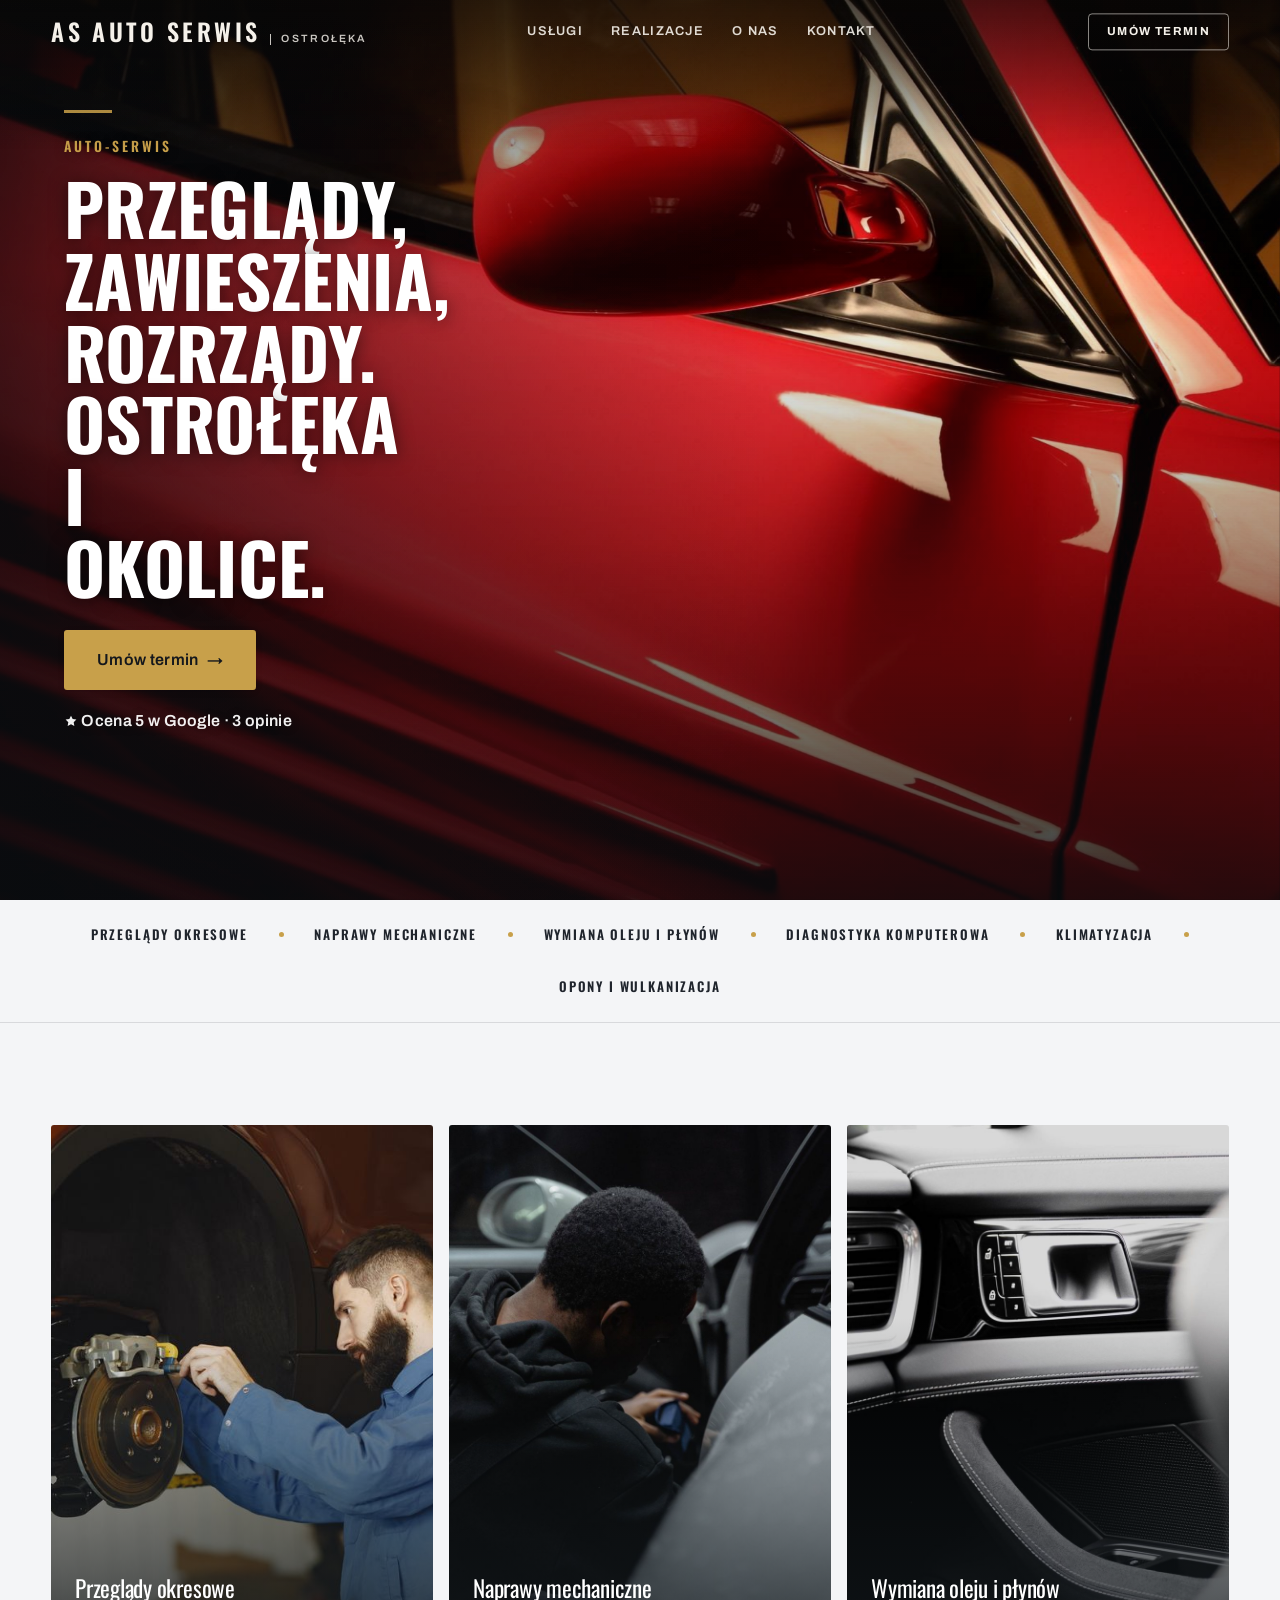
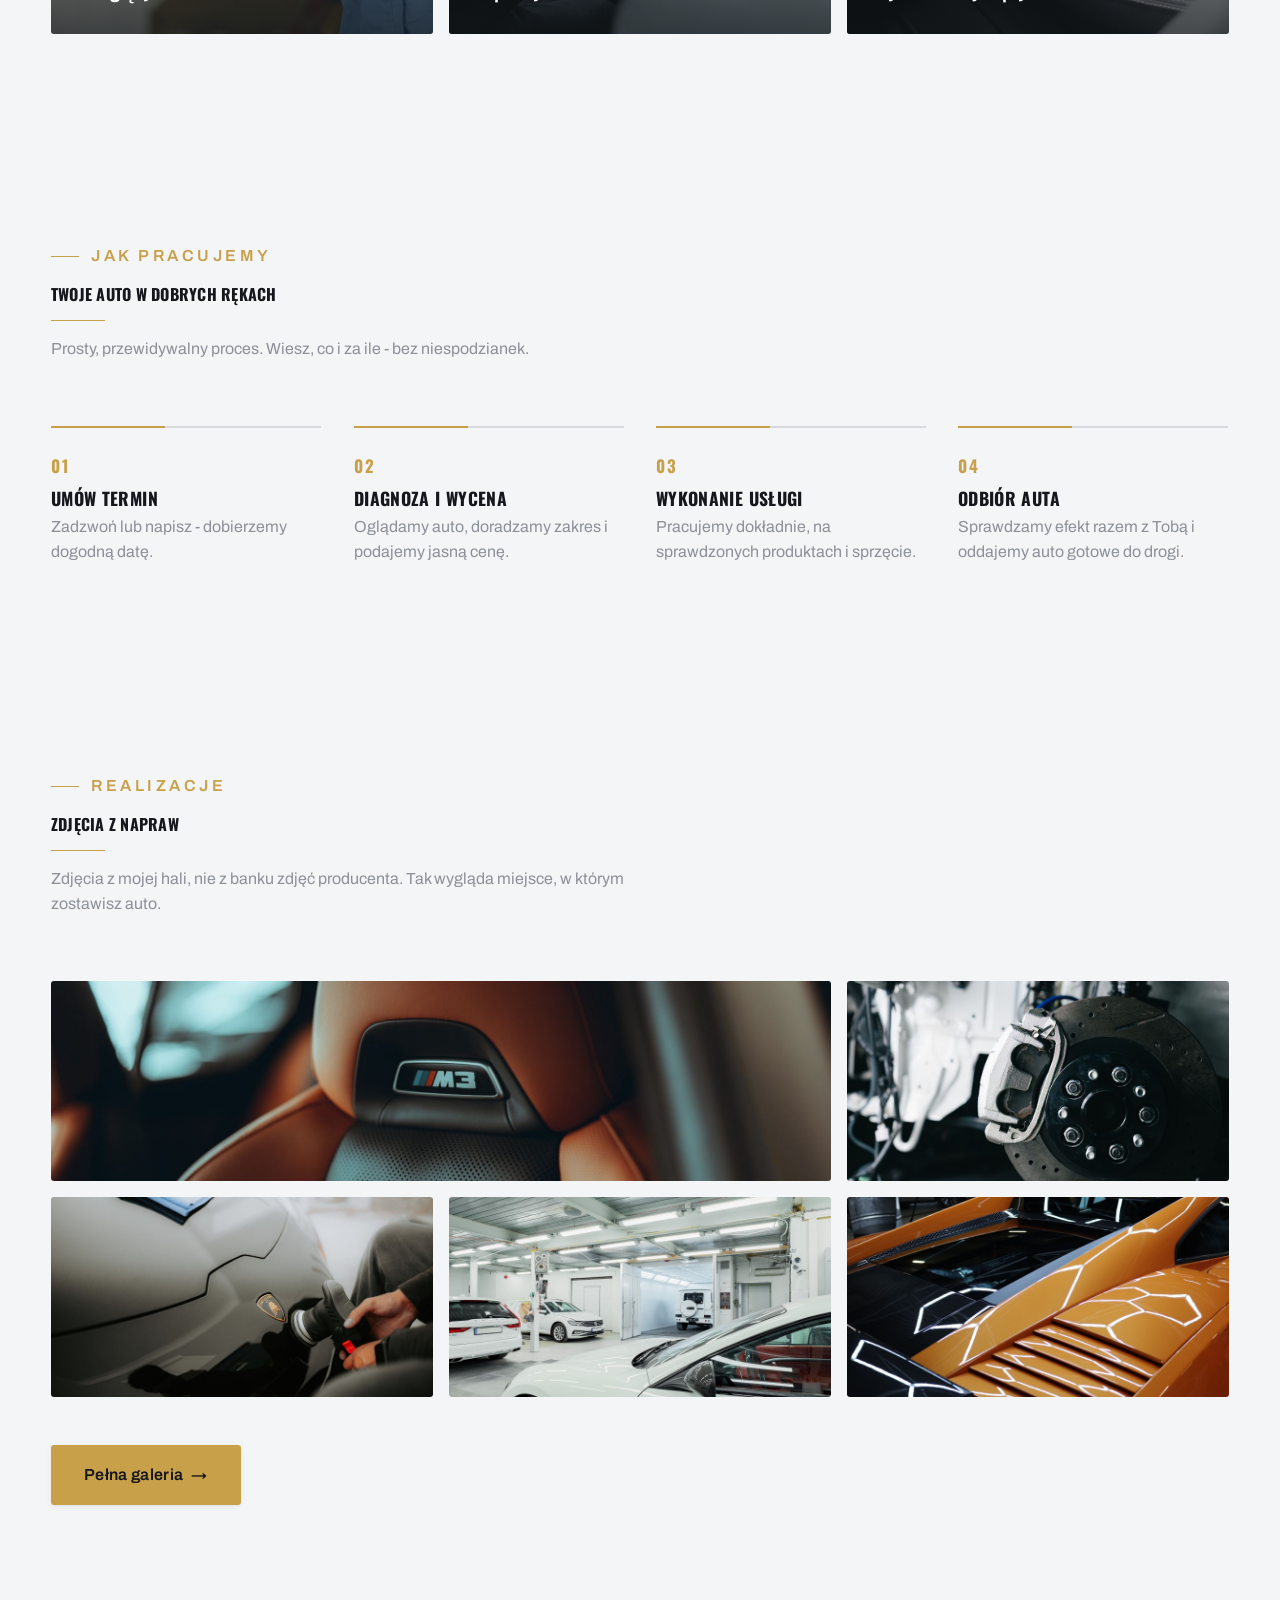
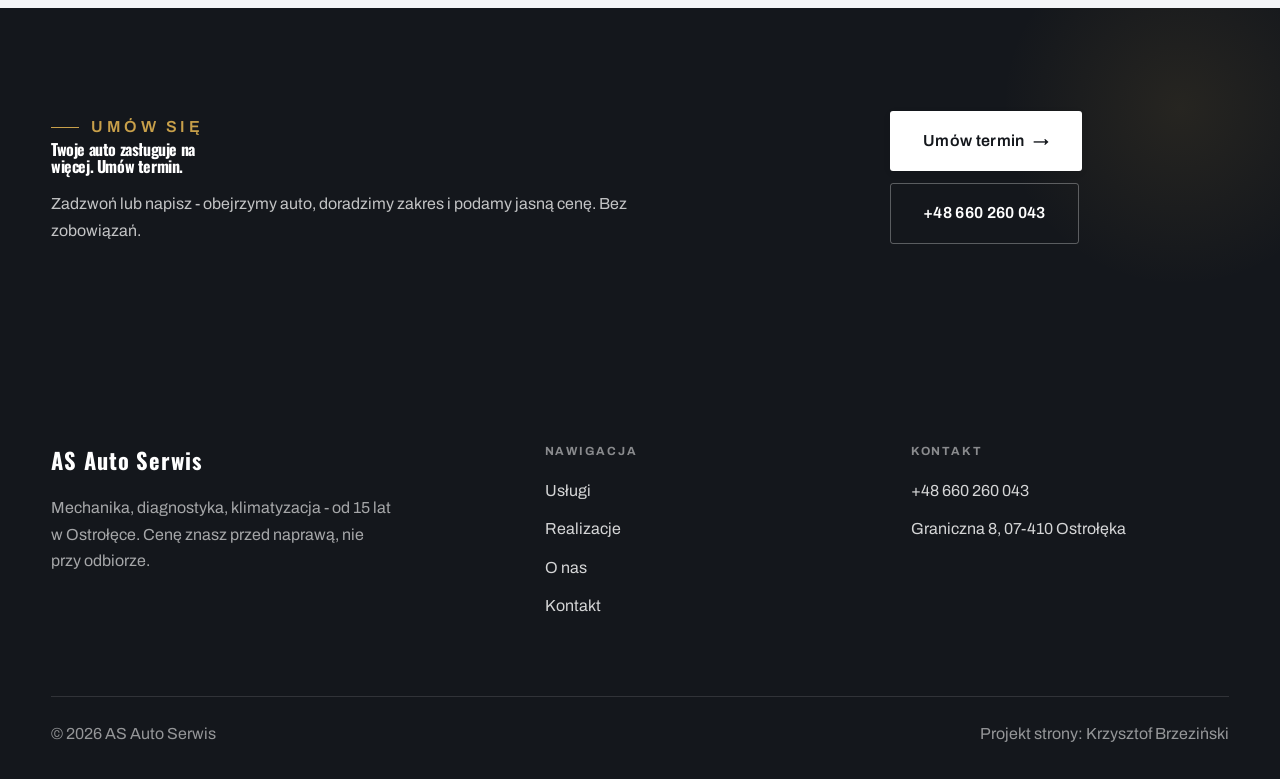
==== index.html @ 09109cb1 "Demo: AS Auto Serwis (Ostrołęka) - auto-serwis premium" ====
<!DOCTYPE html>
<html lang="pl">
<head>
<meta charset="UTF-8">
<meta name="viewport" content="width=device-width, initial-scale=1.0">
<title>Warsztat samochodowy Ostrołęka | AS Auto Serwis</title>
<meta name="description" content="Mechanik Ostrołęka - od przeglądu po rozrząd. Cena przed naprawą, gwarancja na robociznę, faktura VAT albo paragon. Zadzwoń: 660 260 043.">
<link rel="preconnect" href="https://fonts.googleapis.com">
<link rel="preconnect" href="https://fonts.gstatic.com" crossorigin>
<link href="https://fonts.googleapis.com/css2?family=Oswald:wght@500;600;700&family=Archivo:wght@400;500;600&display=swap" rel="stylesheet">
<link rel="stylesheet" href="assets/styles.css">
</head>
<body>

<header class="nav">
  <div class="wrap nav-inner">
    <a class="brand" href="index.html"><span class="name">AS Auto Serwis</span><span class="sub">Ostrołęka</span></a>
    <nav class="nav-links">
      <a href="oferta.html">Usługi</a>
      <a href="realizacje.html">Realizacje</a>
      <a href="o-nas.html">O nas</a>
      <a href="kontakt.html">Kontakt</a>
      <a href="kontakt.html" class="btn btn-accent">Umów termin</a>
    </nav>
    <button class="nav-toggle" aria-label="Menu"><span></span><span></span><span></span></button>
  </div>
</header>

<section class="hero-auto">
  <img class="ha-bg" src="img/hero.jpg" alt="AS Auto Serwis">
  <div class="ha-veil"></div>
  <div class="ha-inner">
    <span class="ha-tick" aria-hidden="true"></span>
    <span class="ha-kicker">Auto-serwis</span>
    <h1 class="ha-claim">Przeglądy, zawieszenia, rozrządy. Ostrołęka i okolice.</h1>
    <a href="kontakt.html" class="btn btn-accent ha-cta">Umów termin <span class="arr">→</span></a>
      <p class="ha-rating"><svg class="ico-star" width="14" height="14" viewBox="0 0 24 24" style="vertical-align:-2px" aria-hidden="true"><path d="M12 2.8l2.85 5.8 6.4.93-4.63 4.5 1.1 6.37L12 17.4l-5.72 3 1.1-6.37-4.63-4.5 6.4-.93L12 2.8Z" fill="currentColor"/></svg> Ocena 5 w Google · 3 opinie</p>
  </div>
</section>
<section class="spec-ribbon">
  <div class="wrap">
    <ul class="sr-row reveal"><li>Przeglądy okresowe</li><li>Naprawy mechaniczne</li><li>Wymiana oleju i płynów</li><li>Diagnostyka komputerowa</li><li>Klimatyzacja</li><li>Opony i wulkanizacja</li></ul>
  </div>
</section>
<section class="gateways-band">
  <div class="wrap">
    <div class="gateways">
      <a href="oferta.html" class="gateway reveal"><img src="img/g1.jpg" alt="Przeglądy okresowe" loading="lazy"><span class="g-ttl">Przeglądy okresowe</span></a>
      <a href="oferta.html" class="gateway reveal"><img src="img/g2.jpg" alt="Naprawy mechaniczne" loading="lazy"><span class="g-ttl">Naprawy mechaniczne</span></a>
      <a href="oferta.html" class="gateway reveal"><img src="img/g3.jpg" alt="Wymiana oleju i płynów" loading="lazy"><span class="g-ttl">Wymiana oleju i płynów</span></a>
    </div>
  </div>
</section>
<section class="auto-proc">
  <div class="wrap">
    <div class="head reveal">
      <span class="eyebrow">Jak pracujemy</span>
      <h2>Twoje auto w dobrych rękach</h2>
      <p>Prosty, przewidywalny proces. Wiesz, co i za ile - bez niespodzianek.</p>
    </div>
    <ol class="auto-proc-row">
      <li class="reveal"><span class="ap-no">01</span><h3>Umów termin</h3><p>Zadzwoń lub napisz - dobierzemy dogodną datę.</p></li>
      <li class="reveal"><span class="ap-no">02</span><h3>Diagnoza i wycena</h3><p>Oglądamy auto, doradzamy zakres i podajemy jasną cenę.</p></li>
      <li class="reveal"><span class="ap-no">03</span><h3>Wykonanie usługi</h3><p>Pracujemy dokładnie, na sprawdzonych produktach i sprzęcie.</p></li>
      <li class="reveal"><span class="ap-no">04</span><h3>Odbiór auta</h3><p>Sprawdzamy efekt razem z Tobą i oddajemy auto gotowe do drogi.</p></li>
    </ol>
  </div>
</section>
<section>
  <div class="wrap">
    <div class="head reveal">
      <span class="eyebrow">Realizacje</span>
      <h2>Zdjęcia z napraw</h2>
      <p>Zdjęcia z mojej hali, nie z banku zdjęć producenta. Tak wygląda miejsce, w którym zostawisz auto.</p>
    </div>
    <div class="gallery">
      <div class="tile t-two3 reveal"><img src="img/g4.jpg" alt="Serwis klimatyzacji" loading="lazy"><div class="cap">Serwis klimatyzacji</div></div>
      <div class="tile t-third reveal"><img src="img/g5.jpg" alt="Wymiana opon" loading="lazy"><div class="cap">Wymiana opon</div></div>
      <div class="tile t-third reveal"><img src="img/g6.jpg" alt="Auto gotowe do odbioru" loading="lazy"><div class="cap">Auto gotowe do odbioru</div></div>
      <div class="tile t-third reveal"><img src="img/g7.jpg" alt="AS Auto Serwis" loading="lazy"></div>
      <div class="tile t-third reveal"><img src="img/g8.jpg" alt="AS Auto Serwis" loading="lazy"></div>
    </div>
    <div style="margin-top:var(--space-7)" class="reveal"><a href="realizacje.html" class="btn btn-accent">Pełna galeria <span class="arr">→</span></a></div>
  </div>
</section>
<section class="cta">
  <div class="wrap">
    <div class="reveal">
      <span class="eyebrow">Umów się</span>
      <h2>Twoje auto zasługuje na więcej. Umów termin.</h2>
      <p>Zadzwoń lub napisz - obejrzymy auto, doradzimy zakres i podamy jasną cenę. Bez zobowiązań.</p>
    </div>
    <div class="cta-actions reveal">
      <a href="kontakt.html" class="btn btn-light">Umów termin <span class="arr">→</span></a>
      <a href="tel:+48660260043" class="btn btn-ghost" style="color:#fff;border-color:rgba(255,255,255,.3)">+48 660 260 043</a>
    </div>
  </div>
</section>

<footer>
  <div class="wrap">
    <div class="foot-grid">
      <div class="foot-brand">
        <div class="name">AS Auto Serwis</div>
        <p>Mechanika, diagnostyka, klimatyzacja - od 15 lat w Ostrołęce. Cenę znasz przed naprawą, nie przy odbiorze.</p>
      </div>
      <div class="foot-col">
        <h4>Nawigacja</h4>
        <a href="oferta.html">Usługi</a>
        <a href="realizacje.html">Realizacje</a>
        <a href="o-nas.html">O nas</a>
        <a href="kontakt.html">Kontakt</a>
      </div>
      <div class="foot-col">
        <h4>Kontakt</h4>
        <a href="tel:+48660260043">+48 660 260 043</a>
        <p>Graniczna 8, 07-410 Ostrołęka</p>
      </div>
    </div>
    <div class="foot-bot">
      <span>© 2026 AS Auto Serwis</span>
      <span>Projekt strony: Krzysztof Brzeziński</span>
    </div>
  </div>
</footer>
<div class="sticky-reserve"><a class="sr-book" href="kontakt.html">Umów termin</a><a class="sr-call" href="tel:+48660260043" aria-label="Zadzwoń"><svg class="ico-tel" width="16" height="16" viewBox="0 0 24 24" fill="none" aria-hidden="true"><path d="M6.6 10.8a15.5 15.5 0 0 0 6.6 6.6l2.2-2.2a1 1 0 0 1 1-.24 11.4 11.4 0 0 0 3.6.58 1 1 0 0 1 1 1V20a1 1 0 0 1-1 1A17 17 0 0 1 3 4a1 1 0 0 1 1-1h3.5a1 1 0 0 1 1 1c0 1.25.2 2.46.58 3.6a1 1 0 0 1-.25 1l-2.23 2.2Z" fill="currentColor"/></svg></a></div>

<script src="assets/main.js"></script>
</body>
</html>
---- assets/styles.css ----
/* ============================================================
   STOLBASZ — premium, architektoniczny B2B fit-out
   Jasna paleta, zero brązu. System wg premium-web-craft.
   Projekt strony: Krzysztof Brzeziński
   ============================================================ */

:root{
  /* PALETA — jasna, architektoniczna, chłodna */
  --paper:#f4f5f7;          /* główne tło */
  --paper-2:#e7e9ee;        /* sekcje alternatywne (chłodny jasny szary) */
  --paper-3:#e7e9ee;        /* delikatne wypełnienia */
  --ink:#14171c;            /* tekst główny — chłodny grafit */
  --ink-soft:#1f242c;       /* nagłówki drugorzędne */
  --muted:#8b9099;          /* tekst poboczny */
  --line:rgba(20,23,28,.12);/* hairline */
  --accent:#c8a04a;         /* stonowany petrol-slate — jedyny akcent */
  --accent-d:#9a7a31;
  --accent-soft:rgba(200,160,74,.10);
  --dark:#14171c;           /* sekcje ciemne (stopka/CTA) */

  /* ODSTĘPY — skala 4/8 */
  --space-1:4px; --space-2:8px; --space-3:12px; --space-4:16px; --space-5:24px;
  --space-6:32px; --space-7:48px; --space-8:64px; --space-9:96px; --space-10:128px;

  /* TYPOGRAFIA — fluid clamp() */
  --text-sm:clamp(.82rem,.8rem+.1vw,.9rem);
  --text-base:clamp(1rem,.97rem+.15vw,1.1rem);
  --text-lg:clamp(1.12rem,1.05rem+.3vw,1.3rem);
  --text-h3:clamp(1.2rem,1.1rem+.5vw,1.5rem);
  --text-h2:clamp(1.9rem,1.5rem+1.9vw,2.8rem);
  --text-h1:clamp(2.6rem,1.9rem+3.6vw,4.6rem);

  /* PROMIENIE — architektoniczne, raczej ostre */
  --r-sm:3px; --r-md:6px; --r-lg:10px;

  /* RUCH */
  --ease:cubic-bezier(.25,.46,.45,.94); --dur:.24s;

  /* CIENIE — miękkie, warstwowe */
  --sh-sm:0 1px 2px rgba(16,24,32,.04), 0 2px 8px rgba(16,24,32,.05);
  --sh-md:0 2px 6px rgba(16,24,32,.05), 0 12px 28px -8px rgba(16,24,32,.12);
  --sh-lg:0 6px 14px rgba(16,24,32,.07), 0 26px 56px -18px rgba(16,24,32,.22);

  --hairline:1px solid var(--line);

  --font-display:'Oswald','Archivo',sans-serif;
  --font-body:'Archivo',sans-serif;
}

*{box-sizing:border-box;margin:0;padding:0}
html{scroll-behavior:smooth}
body{
  font-family:var(--font-body);
  font-size:var(--text-base);
  line-height:1.65;
  color:var(--ink);
  background:var(--paper);
  -webkit-font-smoothing:antialiased;
  text-rendering:optimizeLegibility;
}
img{max-width:100%;display:block}
a{color:inherit;text-decoration:none}

.wrap{width:min(92%,1180px);margin-inline:auto}
section{padding-block:clamp(52px,6.5vw,96px)}

h1,h2,h3{font-family:var(--font-display);font-weight:700;line-height:1.08;letter-spacing:-.02em;color:var(--ink)}
h1{font-size:var(--text-h1);letter-spacing:-.035em}
h2{font-size:var(--text-h2);letter-spacing:-.025em}
h3{font-size:var(--text-h3)}
p{max-width:65ch}

.eyebrow{
  font-family:var(--font-body);
  font-size:var(--text-sm);
  font-weight:600;
  letter-spacing:.18em;
  text-transform:uppercase;
  color:var(--accent);
  display:inline-flex;align-items:center;gap:var(--space-3);
}
.eyebrow::before{content:"";width:28px;height:1px;background:var(--accent);display:inline-block}

.muted{color:var(--muted)}
.lead{font-size:var(--text-lg);line-height:1.55;color:var(--ink-soft);max-width:50ch}

/* ---------- BUTTONS ---------- */
.btn{
  display:inline-flex;align-items:center;gap:var(--space-2);
  font-weight:600;font-size:var(--text-sm);letter-spacing:.02em;
  padding:var(--space-4) var(--space-6);
  border-radius:var(--r-sm);
  transition:transform var(--dur) var(--ease),box-shadow var(--dur) var(--ease),background var(--dur) var(--ease);
  cursor:pointer;border:1px solid transparent;
}
.btn-accent{background:var(--accent);color:#fff;box-shadow:var(--sh-sm)}
.btn-accent:hover{background:var(--accent-d);transform:translateY(-2px);box-shadow:var(--sh-md)}
.btn-accent:active{transform:translateY(0);box-shadow:var(--sh-sm)}
.btn-ghost{background:transparent;color:var(--ink);border-color:var(--line)}
.btn-ghost:hover{border-color:var(--accent);color:var(--accent);transform:translateY(-2px)}
.btn-light{background:#fff;color:var(--ink);box-shadow:var(--sh-sm)}
.btn-light:hover{transform:translateY(-2px);box-shadow:var(--sh-md)}
.btn .arr{transition:transform var(--dur) var(--ease)}
.btn:hover .arr{transform:translateX(4px)}

/* ---------- NAV ---------- */
.nav{
  position:sticky;top:0;z-index:50;
  background:color-mix(in srgb,var(--paper) 88%,transparent);
  backdrop-filter:saturate(140%) blur(10px);
  border-bottom:var(--hairline);
}
.nav-inner{display:flex;align-items:center;justify-content:space-between;height:72px}
.brand{display:flex;flex-direction:column;line-height:1}
.brand .name{font-family:var(--font-display);font-weight:800;font-size:1.35rem;letter-spacing:.04em}
.brand .sub{font-size:.62rem;letter-spacing:.34em;text-transform:uppercase;color:var(--muted);margin-top:5px}
.nav-links{display:flex;align-items:center;gap:var(--space-6)}
.nav-links a{font-size:var(--text-sm);font-weight:500;color:var(--ink-soft);position:relative;padding-block:4px;transition:color var(--dur) var(--ease)}
.nav-links a::after{content:"";position:absolute;left:0;bottom:0;width:0;height:1.5px;background:var(--accent);transition:width var(--dur) var(--ease)}
.nav-links a:hover,.nav-links a.active{color:var(--ink)}
.nav-links a:hover::after,.nav-links a.active::after{width:100%}
.nav-links .btn{padding:var(--space-2) var(--space-5)}
/* przyciski w nav: właściwy kolor (przebij .nav-links a) + bez podkreślenia */
.nav-links a.btn-accent{color:#fff}
.nav-links a.btn-ghost,.nav-links a.btn-light{color:var(--ink)}
.nav-links a.btn::after{display:none}
.nav-toggle{display:none;background:none;border:none;cursor:pointer;flex-direction:column;gap:5px;padding:8px}
.nav-toggle span{width:24px;height:2px;background:var(--ink);transition:var(--dur)}

/* ---------- HERO (split) ---------- */
.hero{position:relative;overflow:hidden;border-bottom:var(--hairline)}
.hero-grid{display:grid;grid-template-columns:1.05fr .95fr;gap:clamp(24px,4vw,60px);align-items:center;
  padding-block:clamp(36px,4.5vw,64px)}
.hero-copy .eyebrow{margin-bottom:var(--space-5)}
.hero-copy h1{margin-bottom:var(--space-5)}
.hero-copy .lead{margin-bottom:var(--space-7)}
.hero-actions{display:flex;flex-wrap:wrap;gap:var(--space-4)}
.hero-art{position:relative;aspect-ratio:4/3;border-radius:var(--r-lg);overflow:hidden;box-shadow:var(--sh-lg)}
.hero-art img{width:100%;height:100%;object-fit:cover}
.hero-art::after{content:"";position:absolute;inset:0;background:linear-gradient(180deg,transparent 55%,rgba(18,24,28,.28))}
.hero-badge{position:absolute;left:var(--space-5);bottom:var(--space-5);z-index:2;
  background:rgba(252,252,251,.94);backdrop-filter:blur(4px);
  border-radius:var(--r-md);padding:var(--space-4) var(--space-5);box-shadow:var(--sh-md);max-width:78%}
.hero-badge strong{display:block;font-family:var(--font-display);font-size:1rem;letter-spacing:-.01em}
.hero-badge span{font-size:var(--text-sm);color:var(--muted)}

/* ---------- HERO duży / kinowy (strona główna) ---------- */
.hero-cine{position:relative;min-height:clamp(560px,82vh,840px);min-height:clamp(560px,82svh,840px);display:flex;align-items:center;overflow:hidden;border-bottom:var(--hairline)}
.hero-cine>img{position:absolute;inset:0;width:100%;height:100%;object-fit:cover;z-index:0}
.hero-cine::after{content:"";position:absolute;inset:0;z-index:1;
  background:linear-gradient(95deg,rgba(13,18,23,.86) 0%,rgba(13,18,23,.64) 32%,rgba(13,18,23,.24) 62%,rgba(13,18,23,.04) 100%)}
.hero-cine .wrap{position:relative;z-index:2;padding-block:var(--space-8)}
.hero-cine .hero-copy{max-width:660px}
.hero-cine .eyebrow{color:#fff;margin-bottom:var(--space-5)}
.hero-cine .eyebrow::before{background:#fff}
.hero-cine h1{color:#fff;margin-bottom:var(--space-5);font-size:clamp(2.9rem,2rem+4.4vw,5.2rem)}
.hero-cine .lead{color:rgba(255,255,255,.92);max-width:48ch;margin-bottom:var(--space-7)}
.hero-cine .hero-actions{display:flex;flex-wrap:wrap;gap:var(--space-4)}
@media(max-width:680px){
  .hero-cine{min-height:clamp(520px,76vh,640px);min-height:clamp(520px,76svh,640px);align-items:flex-end}
  .hero-cine::after{background:linear-gradient(0deg,rgba(13,18,23,.9) 6%,rgba(13,18,23,.45) 55%,rgba(13,18,23,.25) 100%)}
  .hero-cine .wrap{padding-bottom:var(--space-9)}
}

/* full-bleed hero variant (podstrony) */
.pagehead{position:relative;min-height:46vh;min-height:46svh;display:flex;align-items:flex-end;overflow:hidden;border-bottom:var(--hairline)}
.pagehead img{position:absolute;inset:0;width:100%;height:100%;object-fit:cover}
.pagehead::after{content:"";position:absolute;inset:0;background:linear-gradient(180deg,rgba(18,24,28,.25),rgba(18,24,28,.62))}
.pagehead .wrap{position:relative;z-index:2;padding-block:var(--space-9);color:#fff}
.pagehead h1{color:#fff;max-width:18ch}
.pagehead .eyebrow{color:#fff}
.pagehead .eyebrow::before{background:#fff}
.pagehead p{color:rgba(255,255,255,.86);margin-top:var(--space-4);max-width:54ch}

/* ---------- STRIP (pasek skrótów / liczby) ---------- */
.strip{background:var(--dark);color:#fff}
.strip .wrap{display:grid;grid-template-columns:repeat(4,1fr);gap:var(--space-6);padding-block:var(--space-8)}
.strip .item .k{font-family:var(--font-display);font-size:clamp(1.6rem,1.2rem+1.4vw,2.4rem);font-weight:800;letter-spacing:-.02em;color:#fff}
.strip .item .v{font-size:var(--text-sm);color:rgba(255,255,255,.66);margin-top:var(--space-2);line-height:1.45}
.strip .item{border-left:2px solid var(--accent);padding-left:var(--space-5)}

/* ---------- SECTION HEAD ---------- */
.head{max-width:48rem;margin-bottom:var(--space-8)}
.head.center{margin-inline:auto;text-align:center}
.head .eyebrow{margin-bottom:var(--space-4)}
.head h2{margin-bottom:var(--space-4)}
.head p{color:var(--muted);font-size:var(--text-lg);line-height:1.55}
.head.center p{margin-inline:auto}

/* ---------- INTRO SPLIT ---------- */
.split{display:grid;grid-template-columns:.92fr 1.08fr;gap:clamp(28px,5vw,80px);align-items:center}
.split.rev{grid-template-columns:1.08fr .92fr}
.split.rev .split-art{order:-1}
.split-art{position:relative;aspect-ratio:5/4;border-radius:var(--r-lg);overflow:hidden;box-shadow:var(--sh-lg)}
.split-art img{width:100%;height:100%;object-fit:cover}
.split-copy h2{margin-bottom:var(--space-5)}
.split-copy p+p{margin-top:var(--space-4)}
.split-copy .btn{margin-top:var(--space-6)}

/* ---------- SERVICES (zakres) ---------- */
.svc-grid{display:grid;grid-template-columns:repeat(auto-fit,minmax(280px,1fr));gap:var(--space-5)}
.svc{background:#fff;border:var(--hairline);border-radius:var(--r-md);padding:var(--space-7) var(--space-6);
  transition:transform var(--dur) var(--ease),box-shadow var(--dur) var(--ease),border-color var(--dur) var(--ease);
  position:relative;overflow:hidden}
.svc::before{content:"";position:absolute;left:0;top:0;width:3px;height:0;background:var(--accent);transition:height var(--dur) var(--ease)}
.svc:hover{transform:translateY(-4px);box-shadow:var(--sh-md);border-color:transparent}
.svc:hover::before{height:100%}
.svc .ic{font-family:var(--font-display);font-size:.8rem;font-weight:700;letter-spacing:.12em;color:var(--accent);margin-bottom:var(--space-4)}
.svc h3{margin-bottom:var(--space-3);font-size:1.22rem}
.svc p{color:var(--muted);font-size:var(--text-base);line-height:1.6}

/* big detailed service rows */
.svc-row{display:grid;grid-template-columns:.8fr 1.2fr;gap:clamp(20px,4vw,60px);align-items:center;padding-block:var(--space-8)}
.svc-row+.svc-row{border-top:var(--hairline)}
.svc-row.rev{grid-template-columns:1.2fr .8fr}
.svc-row.rev .svc-row-art{order:-1}
.svc-row-art{aspect-ratio:4/3;border-radius:var(--r-md);overflow:hidden;box-shadow:var(--sh-md)}
.svc-row-art img{width:100%;height:100%;object-fit:cover}
.svc-row h3{font-size:1.5rem;margin-bottom:var(--space-4)}
.svc-row .num{font-family:var(--font-display);font-size:.85rem;font-weight:700;letter-spacing:.14em;color:var(--accent);display:block;margin-bottom:var(--space-3)}
.svc-row ul{list-style:none;margin-top:var(--space-4);display:flex;flex-direction:column;gap:var(--space-2)}
.svc-row li{position:relative;padding-left:var(--space-5);color:var(--muted);font-size:var(--text-base)}
.svc-row li::before{content:"";position:absolute;left:0;top:.62em;width:8px;height:1px;background:var(--accent)}

/* ---------- GALLERY (realizacje) ---------- */
.gallery{display:grid;grid-template-columns:repeat(12,1fr);gap:var(--space-4);grid-auto-rows:200px}
/* GALERIA MASONRY — pionowe zdjęcia (portrety beauty/wellness) bez przycinania: kolumny, height auto */
.gallery-masonry{column-count:3;column-gap:var(--space-4)}
@media(max-width:900px){.gallery-masonry{column-count:2}}
@media(max-width:560px){.gallery-masonry{column-count:1}}
.gallery-masonry .m-tile{break-inside:avoid;margin:0 0 var(--space-4);padding:0;position:relative;overflow:hidden;border-radius:var(--r-md);border:1px solid var(--line)}
.gallery-masonry .m-tile img{width:100%;height:auto;display:block}
.gallery-masonry .m-tile .cap{position:absolute;left:0;right:0;bottom:0;padding:var(--space-4);color:#fff;background:linear-gradient(0deg,rgba(0,0,0,.55),transparent);font-size:var(--text-sm)}
.gallery-masonry .m-tile .cap small{display:block;font-weight:400;opacity:.78;letter-spacing:.04em;text-transform:uppercase;font-size:.66rem;margin-top:3px}
.tile{position:relative;overflow:hidden;border-radius:var(--r-md);box-shadow:var(--sh-sm);
  transition:transform var(--dur) var(--ease),box-shadow var(--dur) var(--ease)}
.tile img{width:100%;height:100%;object-fit:cover;transition:transform .6s var(--ease)}
.tile:hover{box-shadow:var(--sh-md)}
.tile:hover img{transform:scale(1.05)}
.tile .cap{position:absolute;left:0;right:0;bottom:0;padding:var(--space-5) var(--space-4) var(--space-4);
  background:linear-gradient(transparent,rgba(18,24,28,.78));color:#fff;
  font-size:var(--text-sm);font-weight:600;letter-spacing:.01em;
  opacity:0;transform:translateY(8px);transition:var(--dur) var(--ease)}
.tile:hover .cap{opacity:1;transform:translateY(0)}
.tile .cap small{display:block;font-weight:400;opacity:.78;letter-spacing:.04em;text-transform:uppercase;font-size:.66rem;margin-top:3px}
/* bento spans */
.t-wide{grid-column:span 6}
.t-tall{grid-column:span 6;grid-row:span 2}
.t-std{grid-column:span 6}
.t-third{grid-column:span 4}
.t-two3{grid-column:span 8}

/* ---------- TRUST / WIARYGODNOŚĆ ---------- */
.trust{background:var(--paper-2)}
.trust-grid{display:grid;grid-template-columns:repeat(auto-fit,minmax(240px,1fr));gap:var(--space-5);margin-top:var(--space-7)}
.trust-card{background:#fff;border-radius:var(--r-md);padding:var(--space-7) var(--space-6);box-shadow:var(--sh-sm);border-top:3px solid var(--accent)}
.trust-card .big{font-family:var(--font-display);font-size:clamp(1.8rem,1.3rem+1.6vw,2.6rem);font-weight:800;letter-spacing:-.02em;color:var(--ink);line-height:1}
.trust-card h3{font-size:1.12rem;margin:var(--space-3) 0 var(--space-2)}
.trust-card p{color:var(--muted);font-size:var(--text-base);line-height:1.55}

/* ---------- CTA band ---------- */
.cta{background:var(--dark);color:#fff;position:relative;overflow:hidden}
.cta .wrap{display:grid;grid-template-columns:1.4fr .6fr;gap:var(--space-7);align-items:center;position:relative;z-index:2}
.cta h2{color:#fff;max-width:20ch}
.cta p{color:rgba(255,255,255,.74);margin-top:var(--space-4)}
.cta-actions{display:flex;flex-direction:column;gap:var(--space-3);align-items:flex-start}
.cta::before{content:"";position:absolute;right:-80px;top:-80px;width:360px;height:360px;border-radius:50%;
  background:radial-gradient(circle,var(--accent-soft),transparent 70%)}

/* ---------- CONTACT ---------- */
.contact-grid{display:grid;grid-template-columns:.85fr 1.15fr;gap:clamp(28px,4vw,56px);align-items:start}
.info-list{display:flex;flex-direction:column;gap:var(--space-2)}
.info-row{display:flex;gap:var(--space-4);align-items:flex-start;padding-block:var(--space-4);border-bottom:var(--hairline)}
.info-row .ic{flex:none;width:42px;height:42px;display:grid;place-items:center;border-radius:50%;
  background:var(--accent-soft);color:var(--accent);font-size:1.05rem}
.info-row .lbl{font-size:.72rem;letter-spacing:.14em;text-transform:uppercase;color:var(--muted)}
.info-row .val{font-weight:600;font-size:var(--text-base);margin-top:2px}
.info-row a.val:hover{color:var(--accent)}
.map{border:none;border-radius:var(--r-lg);box-shadow:var(--sh-md);width:100%;height:100%;min-height:380px;filter:grayscale(.2) contrast(1.02)}
.form{background:#fff;border:var(--hairline);border-radius:var(--r-lg);padding:clamp(24px,3vw,40px);box-shadow:var(--sh-sm)}
.form .fld{margin-bottom:var(--space-5)}
.form label{display:block;font-size:var(--text-sm);font-weight:600;margin-bottom:var(--space-2)}
.form input,.form textarea{width:100%;font-family:inherit;font-size:var(--text-base);color:var(--ink);
  padding:var(--space-4);border:var(--hairline);border-radius:var(--r-sm);background:var(--paper);transition:border-color var(--dur)}
.form input:focus,.form textarea:focus{outline:none;border-color:var(--accent);background:#fff}
.form textarea{resize:vertical;min-height:120px}
.form .note{font-size:var(--text-sm);color:var(--muted);margin-top:var(--space-3)}

/* ---------- FOOTER ---------- */
footer{background:var(--dark);color:#fff;padding-block:var(--space-9) var(--space-6)}
.foot-grid{display:grid;grid-template-columns:1.4fr 1fr 1fr;gap:var(--space-7);margin-bottom:var(--space-8)}
.foot-brand .name{font-family:var(--font-display);font-weight:800;font-size:1.4rem;letter-spacing:.04em}
.foot-brand p{color:rgba(255,255,255,.62);margin-top:var(--space-4);font-size:var(--text-base);max-width:38ch}
.foot-col h4{font-size:.74rem;letter-spacing:.16em;text-transform:uppercase;color:rgba(255,255,255,.5);margin-bottom:var(--space-4)}
.foot-col a,.foot-col p{display:block;color:rgba(255,255,255,.82);font-size:var(--text-base);margin-bottom:var(--space-3)}
.foot-col a:hover{color:#fff}
.foot-bot{border-top:1px solid rgba(255,255,255,.12);padding-top:var(--space-5);display:flex;justify-content:space-between;flex-wrap:wrap;gap:var(--space-3);
  font-size:var(--text-sm);color:rgba(255,255,255,.55)}
.foot-bot a:hover{color:#fff}

/* ---------- REVEAL ---------- */
.reveal{opacity:0;transform:translateY(22px);transition:opacity .6s var(--ease),transform .6s var(--ease)}
.reveal.in{opacity:1;transform:none}

/* ---------- RESPONSIVE ---------- */
@media(max-width:920px){
  .hero-grid,.split,.split.rev,.svc-row,.svc-row.rev,.cta .wrap,.contact-grid,.foot-grid{grid-template-columns:1fr}
  .split.rev .split-art,.svc-row.rev .svc-row-art{order:0}
  .hero-art{aspect-ratio:16/10;max-height:420px}
  .strip .wrap{grid-template-columns:repeat(2,1fr);gap:var(--space-7)}
  .gallery{grid-auto-rows:180px}
  .t-wide,.t-tall,.t-std,.t-third,.t-two3{grid-column:span 6}
  .t-tall{grid-row:span 1}
  .cta-actions{flex-direction:row;flex-wrap:wrap}
  .foot-grid{gap:var(--space-6)}
}
@media(max-width:680px){
  .nav-links{position:fixed;inset:72px 0 auto 0;background:var(--paper);flex-direction:column;align-items:stretch;
    gap:0;padding:var(--space-4) 6%;border-bottom:var(--hairline);box-shadow:var(--sh-md);
    transform:translateY(-120%);transition:transform var(--dur) var(--ease)}
  .nav-links.open{transform:translateY(0)}
  .nav-links a{padding-block:var(--space-4);border-bottom:var(--hairline)}
  .nav-links .btn{margin-top:var(--space-3);justify-content:center}
  .nav-toggle{display:flex}
  .strip .wrap{grid-template-columns:1fr}
  .gallery{grid-template-columns:repeat(6,1fr)}
  .foot-grid{grid-template-columns:1fr}
}
@media(prefers-reduced-motion:reduce){
  *{animation-duration:.01ms!important;transition:none!important}
  .reveal{opacity:1!important;transform:none!important}
  html{scroll-behavior:auto}
}

/* ============================================================
   PREMIUM LAYER — destylat deep-researchu branż (anty-AI, spokój).
   Zmienne STOLBASZ (--accent/--ink/--paper/--line/--dark). Ruch ledwo
   zauważalny, krzywa cubic-bezier(.16,.84,.44,1); prefers-reduced-motion
   pokryte blanketem wyżej. Karty hairline zamiast cieni = #1 sygnał „nie-AI".
   ============================================================ */

/* więcej oddechu między sekcjami (liderzy: 110-130px) */
section{padding-block:clamp(64px,8vw,128px)}

/* 1) Aksamitny reveal — dłuższa, miękka krzywa zamiast „skoku" */
.reveal{transition:opacity .9s cubic-bezier(.16,.84,.44,1),transform .9s cubic-bezier(.16,.84,.44,1);will-change:opacity,transform}
/* stagger TYLKO w galerii (tam pozycja = porządek dzieci) */
.gallery .reveal:nth-child(2){transition-delay:.07s}
.gallery .reveal:nth-child(3){transition-delay:.14s}
.gallery .reveal:nth-child(4){transition-delay:.21s}
.gallery .reveal:nth-child(5){transition-delay:.28s}
.gallery .reveal:nth-child(6){transition-delay:.35s}

/* 2) Hero STATYCZNY na .hero-cine — Ken Burns CAŁKIEM WYŁĄCZONY 26.06 (3. zgłoszenie Szymona).
   GENEZA: animowanie scale na <img> hero z teksturami (cegły/framugi) re-samplinguje obraz
   klatka po klatce → na części ekranów drobne drganie/shimmer = „heroshot się trzęsie".
   translateY usunięto wcześniej, scale-only + will-change/GPU NIE wystarczyły do GWARANCJI gładkości.
   Krzysztof zażądał pewności („make sure, że błąd się nie pojawi") > efekt. Zero animacji = 0% drgania.
   Delikatny zoom zostaje TYLKO w pełnoekranowych hero gastro/studio (hg-bg/hs-bg — tło, inny
   mechanizm, chwalone, nigdy nie zgłaszane). NIE wracać do KB na .hero-cine bez realnego testu
   na sprzęcie klienta — to ryzyko regresji „trzęsienia”. */
/* BEZPIECZNY "wow" na hero = jednorazowy FADE-IN (opacity), nie zoom.
   opacity nie dotyka bitmapy → gładkie na KAŻDYM zdjęciu/ekranie/GPU, zero ryzyka migotania.
   Geometryczny ruch (scale/translate) na .hero-cine jest ZAKAZANY (bramka pilnuje). */
@keyframes heroFade{from{opacity:0}to{opacity:1}}
.hero-cine>img{transform:none;animation:heroFade 1.1s ease-out both}

/* 3) Akcentowy hairline pod nagłówkiem sekcji, który „rysuje się" przy wejściu */
.head h2{position:relative;padding-bottom:18px}
.head h2::after{content:"";position:absolute;left:0;bottom:0;height:1px;width:0;background:var(--accent);transition:width 1s cubic-bezier(.16,.84,.44,1) .15s}
.head.center h2::after{left:50%;transform:translateX(-50%)}
.head.reveal.in h2::after,.head.center.reveal.in h2::after{width:54px}

/* 4) Karty HAIRLINE zamiast cieni/zaokrągleń (najmocniejszy anty-AI detal) */
.svc{background:transparent;border:1px solid var(--line);border-radius:var(--r-sm);box-shadow:none}
.svc:hover{box-shadow:none;border-color:var(--accent);transform:translateY(-3px)}
.trust-card{background:transparent;box-shadow:none;border:1px solid var(--line);border-top:2px solid var(--accent);border-radius:var(--r-sm)}
.tile{box-shadow:none;border-radius:var(--r-sm)}
.tile:hover{box-shadow:none}

/* 5) Sticky-nav kondensuje się po przewinięciu (sygnał dopracowania) */
.nav{transition:box-shadow .4s ease,background .4s ease}
.nav.is-stuck{box-shadow:0 1px 0 var(--line),0 14px 30px -24px rgba(0,0,0,.45)}
.nav-inner{transition:height .35s var(--ease)}
.nav.is-stuck .nav-inner{height:60px}

/* 6) MANIFESTO — pełnoekranowy cytat-bohater (zastępuje generyczne „Dlaczego my") */
.manifesto{background:var(--paper-2);text-align:center}
.manifesto .wrap{max-width:60rem}
.manifesto p{font-family:var(--font-display);font-style:italic;font-size:clamp(1.6rem,1rem+2.4vw,2.8rem);line-height:1.32;color:var(--ink-soft);margin-inline:auto;max-width:26ch;position:relative;padding-top:var(--space-8)}
.manifesto p::before{content:"";position:absolute;top:0;left:50%;transform:translateX(-50%);width:54px;height:1px;background:var(--accent)}
.manifesto p span{color:var(--accent);font-style:italic}

/* 7) GATEWAYS — 3 duże bramy-zdjęcia (zamiast paska menu usług) */
.gateways{display:grid;grid-template-columns:repeat(3,1fr);gap:var(--space-4)}
.gateway{position:relative;aspect-ratio:3/4;overflow:hidden;border-radius:var(--r-sm);display:block}
.gateway img{width:100%;height:100%;object-fit:cover;transition:transform .8s var(--ease),filter .5s var(--ease)}
.gateway::after{content:"";position:absolute;inset:0;background:linear-gradient(180deg,transparent 38%,rgba(18,24,28,.74))}
.gateway:hover img{transform:scale(1.05);filter:brightness(1.05)}
.gateway .g-ttl{position:absolute;left:0;right:0;bottom:0;z-index:2;padding:var(--space-6) var(--space-5);color:#fff;font-family:var(--font-display);font-size:1.45rem;letter-spacing:-.01em;line-height:1.15}
.gateway .g-ttl small{display:block;font-family:var(--font-body);font-size:var(--text-sm);font-weight:400;opacity:.82;letter-spacing:.03em;margin-top:5px}
@media(max-width:760px){.gateways{grid-template-columns:1fr}.gateway{aspect-ratio:16/10}}

/* 8) LOGO klienta w nagłówku (gdy podane --logo) */
/* 52px domyślnie (feedback Bartka 06.07.2026: 40px ginęło, uwaga padła 3x; ~56px sprawdzone na żywym demie anna-borowiec-makeup) */
.brand-logo{height:64px;width:auto;max-width:300px;object-fit:contain;display:block}
.nav.is-stuck .brand-logo{height:52px}
@media(max-width:680px){.brand-logo{height:46px;max-width:210px}}

/* === rodzina: auto === */
/* ============================================================
   RODZINA: AUTO (detailing / auto-serwis / powłoki / lakiernictwo / myjnia)
   Doklejane NA WIERZCH base.css. Skin auto (Oswald + grafit/bursztyn).
   Filozofia: PREMIUM, MĘSKO, TECHNICZNIE + "Umów termin". Jasna baza, ciemne kinowe hero, Oswald CAPS.
   (Świadomie BEZ ciemnej bazy - dark-skin guard wymusza jasne tło; ciemne hero+paski daja dramat.)
   FAZA 3 (research wf_5b470404, topowe studia detailingu/powłok): osobny układ - hero-auto (kicker+claim+1 CTA),
   nav fixed przezroczysty->ciemny grafit + zwijany, spec-ribbon (sygnatura), pakiety powłok (1 ciemny band),
   before/after suwak, poziomy "bay" proces, marki. Pakiety/before-after/marki = BRAMKOWANE (tylko z reconu).
   ============================================================ */

/* --- Wersaliki na nagłówkach sekcji (motorsport/inżynierski sznyt) --- */
.head h2{text-transform:uppercase;letter-spacing:.015em}
.eyebrow{letter-spacing:.22em}

/* --- Ostrzejsze, "techniczne" karty --- */
.svc,.trust-card,.tile,.gateway,.svc-row-art,.split-art{border-radius:var(--r-sm)}

/* --- STICKY "Umów termin" (mobile) --- */
.sticky-reserve{display:none}
@media(max-width:820px){
  .sticky-reserve{display:flex;position:fixed;left:0;right:0;bottom:0;z-index:90;
    background:var(--line);box-shadow:0 -6px 20px -10px rgba(0,0,0,.4)}
  .sticky-reserve a{padding:15px 8px;text-align:center;font-weight:700;font-size:.95rem;text-transform:uppercase;letter-spacing:.03em}
  .sr-book{flex:1;background:var(--accent);color:#fff}
  .sr-call{width:60px;background:var(--paper);color:var(--ink);font-size:1.15rem;border-left:1px solid var(--line)}
  body{padding-bottom:56px}
}

/* ============================================================
   FAZA 3 - OSOBNY UKŁAD AUTO (detailing/powłoki). Wszystko poniżej doklejane na wierzch.
   ============================================================ */

/* --- Brass = ciemny tekst dla kontrastu (mosiądz #c8a04a + biel = za słaby kontrast) --- */
.btn-accent{color:#14171c}
.btn-accent:hover{color:#14171c}

/* === HERO AUTO: pełnoekranowe ciemne kino, blok dolny-lewy, Ken Burns, kontrast gwarantowany === */
.hero-auto{position:relative;height:100vh;height:100svh;min-height:560px;display:flex;align-items:flex-end;overflow:hidden;isolation:isolate;background:#0a0c0f}
.hero-auto .ha-bg{position:absolute;inset:0;width:100%;height:100%;object-fit:cover;z-index:-2;will-change:transform}
/* Ken Burns = TYLKO scale (zero translate = zero dryfu), DESKTOP-only (min-width:900) - zgodnie z konwencją base.css heroBreath, anty-jank na mobile */
@keyframes haKen{from{transform:scale(1.04)}to{transform:scale(1.12)}}
@media(min-width:900px){.hero-auto .ha-bg{animation:haKen 30s ease-out infinite alternate}}
/* Kontrast GWARANTOWANY niezależnie od zdjęcia: (a) ciemna LEWA kolumna pod tekstem (tekst jest do lewej, top->bottom),
   (b) górny scrim pod nav + dolny scrim. Nie liczymy na ciemne zdjęcie. */
.hero-auto .ha-veil{position:absolute;inset:0;z-index:-1;
  background:linear-gradient(90deg,rgba(10,12,15,.76) 0%,rgba(10,12,15,.34) 32%,rgba(10,12,15,0) 60%),
             linear-gradient(180deg,rgba(10,12,15,.42) 0%,rgba(10,12,15,0) 30%,rgba(10,12,15,.55) 78%,rgba(10,12,15,.82) 100%)}
.ha-inner{position:relative;z-index:2;margin:0 0 clamp(2.6rem,7vh,5rem) clamp(1.4rem,5vw,4rem);max-width:32ch}
.ha-tick{display:block;width:48px;height:3px;background:var(--accent);margin-bottom:clamp(1rem,2.4vh,1.6rem)}
.ha-kicker{display:block;font-family:var(--font-display);font-weight:600;text-transform:uppercase;
  letter-spacing:.22em;font-size:clamp(.72rem,1.4vw,.86rem);color:var(--accent);text-shadow:0 1px 10px rgba(0,0,0,.5)}
.ha-claim{font-family:var(--font-display);font-weight:700;text-transform:uppercase;letter-spacing:.005em;line-height:1.02;
  font-size:clamp(2.3rem,5.6vw,4.4rem);color:#fff;margin:clamp(.7rem,1.6vh,1.1rem) 0 clamp(1.5rem,3vh,2.2rem);
  text-shadow:0 2px 18px rgba(0,0,0,.55)}
.ha-cta{margin:0}
.ha-rating{margin:clamp(1rem,2vh,1.4rem) 0 0;color:#fff;font-weight:600;letter-spacing:.02em;font-size:var(--text-sm);opacity:.94;text-shadow:0 1px 10px rgba(0,0,0,.5)}
@media(max-width:640px){.ha-claim{font-size:clamp(2rem,9vw,2.7rem)}.ha-inner{margin-bottom:clamp(2rem,9vh,3.4rem)}}
@media(prefers-reduced-motion:reduce){.hero-auto .ha-bg{animation:none}}

/* === SPEC-RIBBON: poziomy pasek etykiet usług tuż pod hero (sygnatura strukturalna, NIE liczby) === */
.spec-ribbon{background:var(--paper);border-bottom:1px solid var(--line);padding-block:0}
.spec-ribbon .wrap{padding-block:var(--space-5)}
.sr-row{display:flex;flex-wrap:wrap;justify-content:center;align-items:center;gap:clamp(.8rem,2.4vw,2rem);list-style:none;margin:0;padding:0}
.sr-row li{font-family:var(--font-display);font-weight:600;text-transform:uppercase;letter-spacing:.14em;
  font-size:clamp(.7rem,1.3vw,.82rem);color:var(--ink-soft);display:flex;align-items:center}
.sr-row li:not(:last-child)::after{content:"";width:5px;height:5px;border-radius:50%;background:var(--accent);margin-left:clamp(.8rem,2.4vw,2rem)}

/* === PAKIETY POWŁOK: jedyny ciemny carbon-band w jasnej stronie (BRAMKOWANE) === */
.auto-dark{background:var(--ink)}
.auto-dark .head h2{color:#fff}
.auto-dark .head p{color:rgba(244,245,247,.74)}
.auto-dark .eyebrow{color:var(--accent)}
.auto-dark .eyebrow::before{background:var(--accent)}
.pakiety-grid{display:grid;grid-template-columns:repeat(3,1fr);gap:var(--space-6);margin-top:var(--space-8)}
.pakiet{background:rgba(255,255,255,.045);border:1px solid rgba(255,255,255,.12);border-radius:var(--r-sm);
  padding:var(--space-7) var(--space-6);display:flex;flex-direction:column;gap:var(--space-4)}
.pakiet h3{font-family:var(--font-display);text-transform:uppercase;letter-spacing:.04em;color:#fff;font-size:1.3rem}
.pak-lata{display:flex;align-items:baseline;gap:.5rem}
.pak-lata b{font-family:var(--font-display);font-size:2.4rem;line-height:1;color:var(--accent);font-weight:700}
.pak-lata span{font-size:var(--text-sm);color:rgba(244,245,247,.7);text-transform:uppercase;letter-spacing:.08em}
.pak-opis{color:rgba(244,245,247,.76);font-size:var(--text-base);line-height:1.6}
.pak-zakres{list-style:none;margin:0;padding:0;display:flex;flex-direction:column;gap:.6rem}
.pak-zakres li{position:relative;padding-left:1.4rem;padding-bottom:.6rem;color:rgba(244,245,247,.84);
  font-size:var(--text-sm);border-bottom:1px solid rgba(255,255,255,.08)}
.pak-zakres li::before{content:"";position:absolute;left:0;top:.55em;width:8px;height:2px;background:var(--accent)}
.pak-cena{margin-top:auto;font-family:var(--font-display);font-size:1.3rem;color:#fff;letter-spacing:.01em}
.pak-cta{margin-top:auto;color:var(--accent);font-weight:600;font-size:var(--text-sm);display:inline-flex;align-items:center;gap:.4rem}
.pak-cta:hover{color:#fff}
@media(max-width:900px){.pakiety-grid{grid-template-columns:1fr;max-width:32rem;margin-inline:auto}}

/* === BEFORE / AFTER: suwak (JASNE, NIE ciemny band). Oba zdjęcia full-size = ten sam kadr; clip-path odsłania === */
.auto-ba .ba-slider{position:relative;--ba-pos:50%;max-width:62rem;margin:var(--space-8) auto 0;aspect-ratio:16/9;
  overflow:hidden;border-radius:var(--r-sm);border:1px solid var(--line);touch-action:none;user-select:none;cursor:ew-resize}
.ba-slider img{position:absolute;inset:0;width:100%;height:100%;object-fit:cover;display:block}
.ba-before-wrap{position:absolute;inset:0;clip-path:inset(0 calc(100% - var(--ba-pos)) 0 0)}
.ba-lab{position:absolute;top:var(--space-4);z-index:3;font-family:var(--font-display);text-transform:uppercase;
  letter-spacing:.1em;font-size:.7rem;color:#fff;background:rgba(10,12,15,.6);padding:.3rem .6rem;border-radius:2px}
.ba-lab-l{left:var(--space-4)}
.ba-lab-r{right:var(--space-4)}
.ba-handle{position:absolute;top:0;bottom:0;left:var(--ba-pos);width:2px;background:var(--accent);transform:translateX(-1px);z-index:4;pointer-events:none}
.ba-handle span{position:absolute;top:50%;left:50%;transform:translate(-50%,-50%);width:38px;height:38px;border-radius:50%;
  background:var(--accent);box-shadow:0 2px 12px rgba(0,0,0,.4);display:flex;align-items:center;justify-content:center}
.ba-handle span::before,.ba-handle span::after{content:"";position:absolute;width:0;height:0;border-block:5px solid transparent}
.ba-handle span::before{left:9px;border-right:6px solid #14171c}
.ba-handle span::after{right:9px;border-left:6px solid #14171c}
.ba-podpis{text-align:center;color:var(--muted);font-size:var(--text-sm);margin-top:var(--space-5)}

/* === PROCES AUTO: poziomy "bay" stepper (top-border + numer) - inny kształt niż wspólny pionowy timeline === */
.auto-proc-row{list-style:none;margin:var(--space-8) 0 0;padding:0;display:grid;grid-template-columns:repeat(4,1fr);gap:var(--space-6)}
.auto-proc-row li{position:relative;padding-top:var(--space-5);border-top:2px solid var(--line)}
.auto-proc-row li::before{content:"";position:absolute;top:-2px;left:0;width:42%;height:2px;background:var(--accent)}
.ap-no{font-family:var(--font-display);font-weight:700;color:var(--accent);font-size:1.05rem;letter-spacing:.12em}
.auto-proc-row h3{font-family:var(--font-display);text-transform:uppercase;letter-spacing:.02em;font-size:1.1rem;margin:.5rem 0 .4rem}
.auto-proc-row p{color:var(--muted);font-size:var(--text-sm);line-height:1.55}
@media(max-width:760px){.auto-proc-row{grid-template-columns:1fr 1fr;gap:var(--space-7) var(--space-5)}}
@media(max-width:420px){.auto-proc-row{grid-template-columns:1fr}}

/* === MARKI / CZYM PRACUJEMY: nazwy tekstem (bez logotypów) - eyebrow neutralny (krytyka 4a) === */
.auto-marki .marki-list{display:flex;flex-wrap:wrap;justify-content:center;gap:clamp(.8rem,2.5vw,1.6rem);list-style:none;margin:var(--space-7) 0 0;padding:0}
.auto-marki .marki-list li{font-family:var(--font-display);text-transform:uppercase;letter-spacing:.12em;font-weight:600;
  font-size:clamp(.82rem,1.5vw,1rem);color:var(--ink-soft);padding:.5rem 1rem;border:1px solid var(--line);border-radius:var(--r-sm)}
.marki-gwar{text-align:center;color:var(--muted);font-size:var(--text-sm);margin-top:var(--space-6)}

/* === sticky-reserve: brass z ciemnym tekstem (kontrast) === */
.sticky-reserve .sr-book{color:#14171c}

/* === OPINIE (realne recenzje Google) - dodane dla rodziny auto === */
.opinie{padding-block:var(--space-9);background:var(--bg)}
.opinie .head{margin-bottom:var(--space-2)}
.opinie-grid{display:grid;grid-template-columns:repeat(auto-fit,minmax(16rem,1fr));gap:var(--space-6);margin-top:var(--space-8)}
.op-card{margin:0;background:var(--paper);border:1px solid var(--line);border-radius:var(--r-md);padding:var(--space-6);display:flex;flex-direction:column;gap:var(--space-3);box-shadow:0 1px 2px rgba(0,0,0,.04)}
.op-star{color:var(--accent-d,var(--accent));letter-spacing:.1em;font-size:.95rem}
.op-card blockquote{margin:0;color:var(--ink-soft);font-size:var(--text-base);line-height:1.6}
.op-autor{font-family:var(--font-display);font-weight:700;color:var(--ink);font-size:.95rem}

/* === NAV NOBU (silnik): auto === */
.nav{position:fixed;left:0;right:0;backdrop-filter:none;border-bottom:1px solid transparent;z-index:100;transition:transform .35s var(--ease),background .35s ease,box-shadow .35s ease}
.nav.nav-hidden{transform:translateY(-100%)}
.nav.is-stuck{background:transparent;box-shadow:none;border-bottom-color:transparent}
.nav.is-stuck .nav-inner{height:64px}
.nav .brand{flex-direction:row;align-items:baseline;gap:.6rem;line-height:1}
.nav .brand .name{font-family:var(--font-display);font-weight:600;font-size:1.5rem;text-transform:uppercase;letter-spacing:.14em}
.nav .brand .sub{margin-top:0;padding-left:.65rem;border-left:1px solid currentColor;font-size:.66rem;font-weight:600;letter-spacing:.22em;text-transform:uppercase}
.nav .nav-links a{font-size:.8rem;font-weight:600;text-transform:uppercase;letter-spacing:.1em;padding-block:6px}
.nav .nav-links a::after{height:1px}
.nav .nav-links a.btn-accent{font-size:.73rem;font-weight:700;text-transform:uppercase;letter-spacing:.12em;padding:.5rem 1.1rem;border-radius:4px;box-shadow:none}
.nav .nav-links a.btn-accent:hover{transform:none;box-shadow:none}
.nav .nav-links a.btn-accent{background:var(--accent);border:1px solid var(--accent);color:#14171c}
.nav .nav-links a.btn-accent:hover{background:var(--accent);border-color:var(--accent);color:#14171c;filter:brightness(1.07)}
.nav{background:transparent}
.nav::after{content:"";position:absolute;left:0;right:0;top:0;height:150px;z-index:-1;pointer-events:none;transition:opacity .35s ease;background:linear-gradient(180deg,rgba(8,6,4,.55) 0%,rgba(8,6,4,0) 100%)}
.nav.nav-solid::after{opacity:0}
.nav .brand .name{color:#f5f1ea}
.nav .brand .sub{color:rgba(245,241,234,.82)}
.nav .nav-links a:not(.btn-accent){color:rgba(245,241,234,.9)}
.nav .nav-links a:not(.btn-accent):hover,.nav .nav-links a.active:not(.btn-accent){color:#fff}
.nav .nav-links a:not(.btn-accent)::after{background:#fff}
.nav .nav-toggle span{background:#f5f1ea}
.nav.nav-solid{background:rgba(12,13,16,.92);backdrop-filter:saturate(130%) blur(10px);border-bottom:1px solid rgba(255,255,255,.10)}
.nav.nav-solid .brand .sub{color:var(--accent)}
.nav.nav-solid.nav-hidden{background:transparent;box-shadow:none;border-bottom-color:transparent}
@media(min-width:681px){
.nav .nav-inner{position:relative;height:64px}
.nav .nav-links{flex:1;justify-content:center;gap:clamp(1rem,2.2vw,1.9rem);padding-right:12rem}
.nav .nav-links a.btn-accent{position:absolute;right:0;top:50%;transform:translateY(-50%);margin:0}
.nav:not(.nav-solid) .nav-links a.btn-accent{background:transparent;border-color:rgba(245,241,234,.55);color:#f5f1ea}
.nav:not(.nav-solid) .nav-links a.btn-accent:hover{background:var(--accent);border-color:var(--accent);color:#14171c;transform:translateY(-50%)}
}
@media(max-width:680px){
.nav .nav-links:not(.open){transform:translateY(-160%);visibility:hidden}
.nav .nav-links.open{visibility:visible}
.nav .brand .name{font-size:1.12rem;letter-spacing:.1em}
.nav .brand .sub{display:none}
.nav .brand{min-width:0;overflow:hidden}
.nav .nav-links{background:var(--paper)}
.nav .nav-links a:not(.btn-accent){color:var(--ink-soft)}
.nav .nav-links a:not(.btn-accent):hover,.nav .nav-links a.active:not(.btn-accent){color:var(--ink)}
}
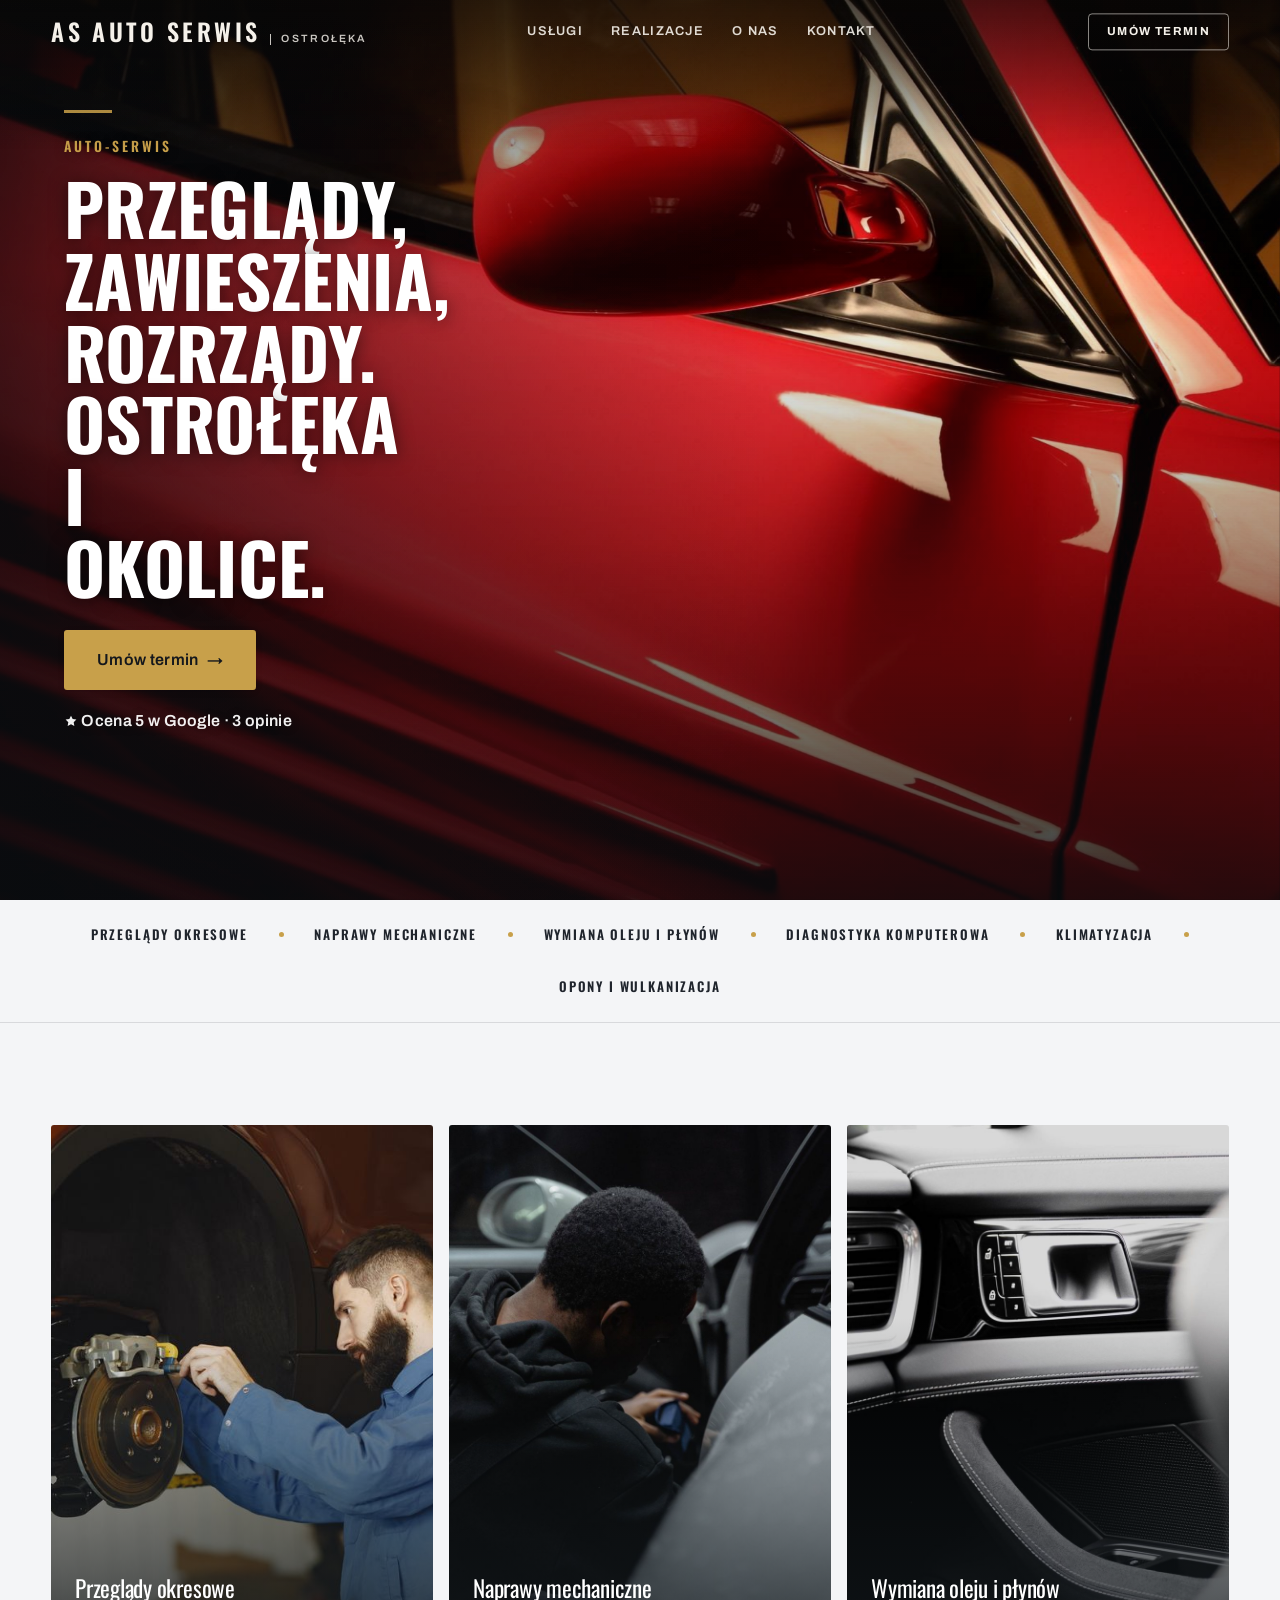
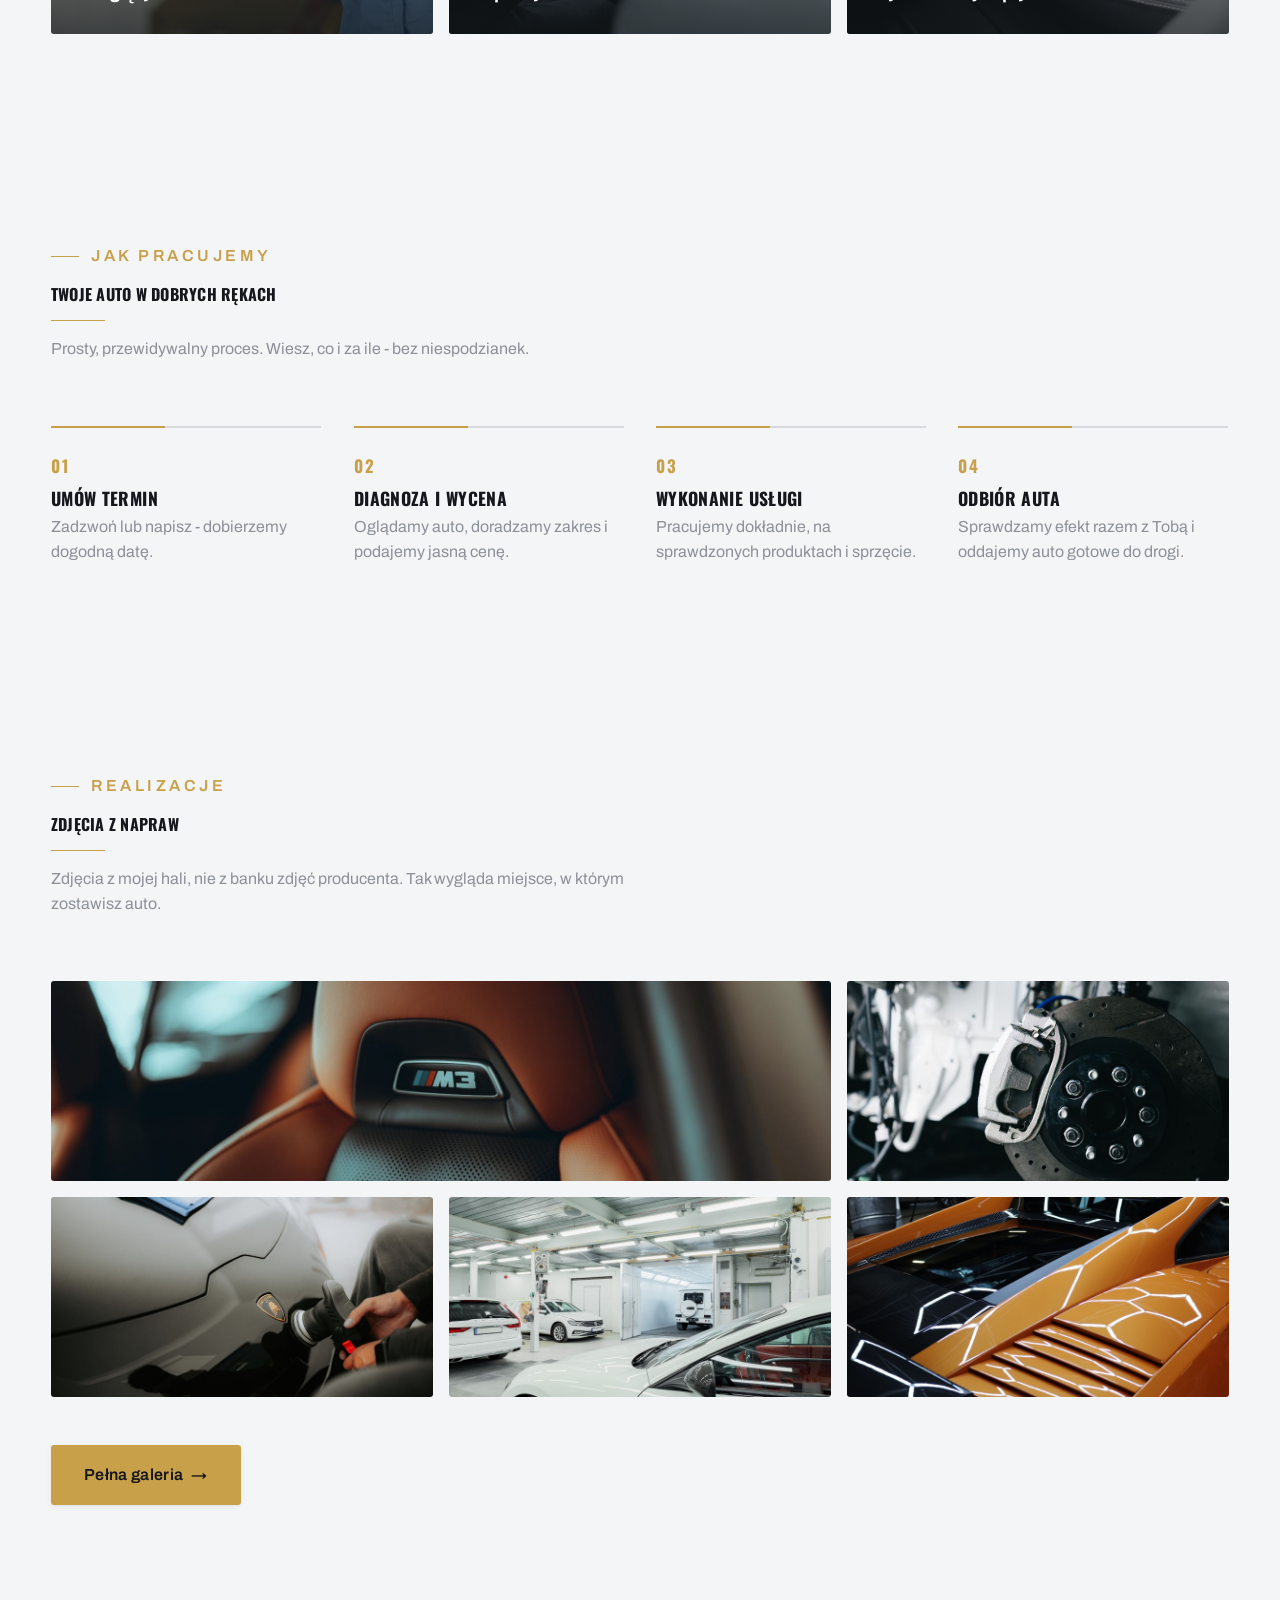
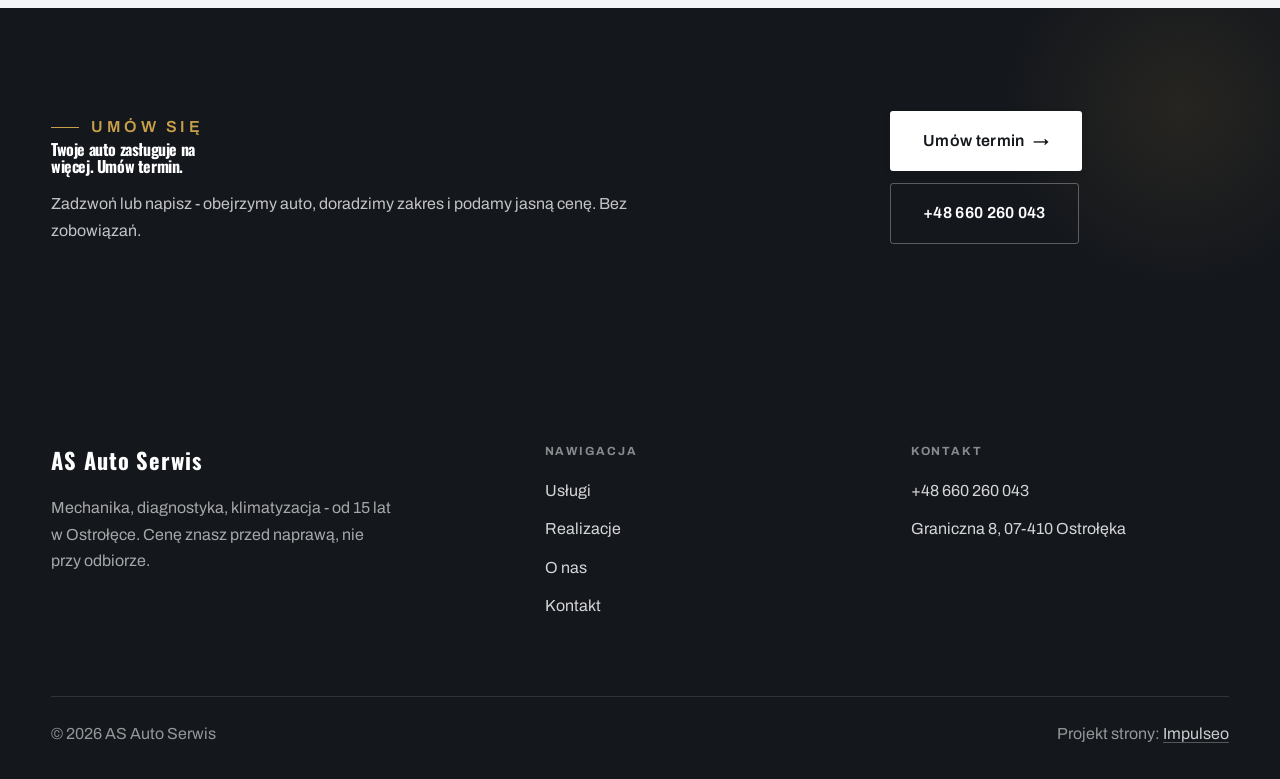
==== commit f777a42e: "Stopka: podpis Impulseo z linkiem + poprawka znikajacego napisu w naglowku" ====
--- a/index.html
+++ b/index.html
@@ -119,7 +119,7 @@
     </div>
     <div class="foot-bot">
       <span>© 2026 AS Auto Serwis</span>
-      <span>Projekt strony: Krzysztof Brzeziński</span>
+      <span>Projekt strony: <a class="foot-credit" href="https://impulseo.pl" target="_blank" rel="noopener">Impulseo</a></span>
     </div>
   </div>
 </footer>
--- a/assets/styles.css
+++ b/assets/styles.css
@@ -1,7 +1,7 @@
 /* ============================================================
    STOLBASZ — premium, architektoniczny B2B fit-out
    Jasna paleta, zero brązu. System wg premium-web-craft.
-   Projekt strony: Krzysztof Brzeziński
+   Projekt strony: Impulseo (impulseo.pl)
    ============================================================ */
 
 :root{
@@ -586,3 +586,19 @@
 .nav .nav-links a:not(.btn-accent){color:var(--ink-soft)}
 .nav .nav-links a:not(.btn-accent):hover,.nav .nav-links a.active:not(.btn-accent){color:var(--ink)}
 }
+
+
+/* ====== IMPULSEO-FIX-20260731 ======================================================
+   1) PODPIS w stopce jest teraz linkiem do impulseo.pl - ma być widocznie klikalny.
+   2) ŻYWY NAGŁÓWEK: warstwa przenikających kadrów (.mt-hero-layer) miała z-index:1, więc
+      lądowała NAD przyciemnieniem hero, a w rodzinie „fachowcy" nawet nad panelem z tekstem
+      (.hf-panel nie miał własnego z-index). Efekt: przy zmianie zdjęcia napis znikał i wracał.
+      Teraz warstwa idzie tam, gdzie zdjęcie tła (z-index:-2), a treść nagłówka dostaje twardy
+      z-index:3. Zmieniają się WYŁĄCZNIE zdjęcia w tle - napis stoi nieruchomo.
+      (hero-cine celowo pominięte: tam img ma z-index:0 i układ był poprawny.) */
+.foot-bot a.foot-credit{color:rgba(255,255,255,.78);text-decoration:none;border-bottom:1px solid rgba(255,255,255,.28)}
+.foot-bot a.foot-credit:hover{color:#fff;border-bottom-color:#fff}
+.hero-fach > img.mt-hero-layer,.hero-gastro > img.mt-hero-layer,.hero-auto > img.mt-hero-layer,
+.hero-dom > img.mt-hero-layer,.hero-studio > img.mt-hero-layer{z-index:-2}
+.hf-panel,.hf-inner,.hd-panel,.hk-panel,.ha-inner,.hs-inner,.hg-inner{position:relative;z-index:3}
+/* ====== koniec IMPULSEO-FIX-20260731 ====== */
